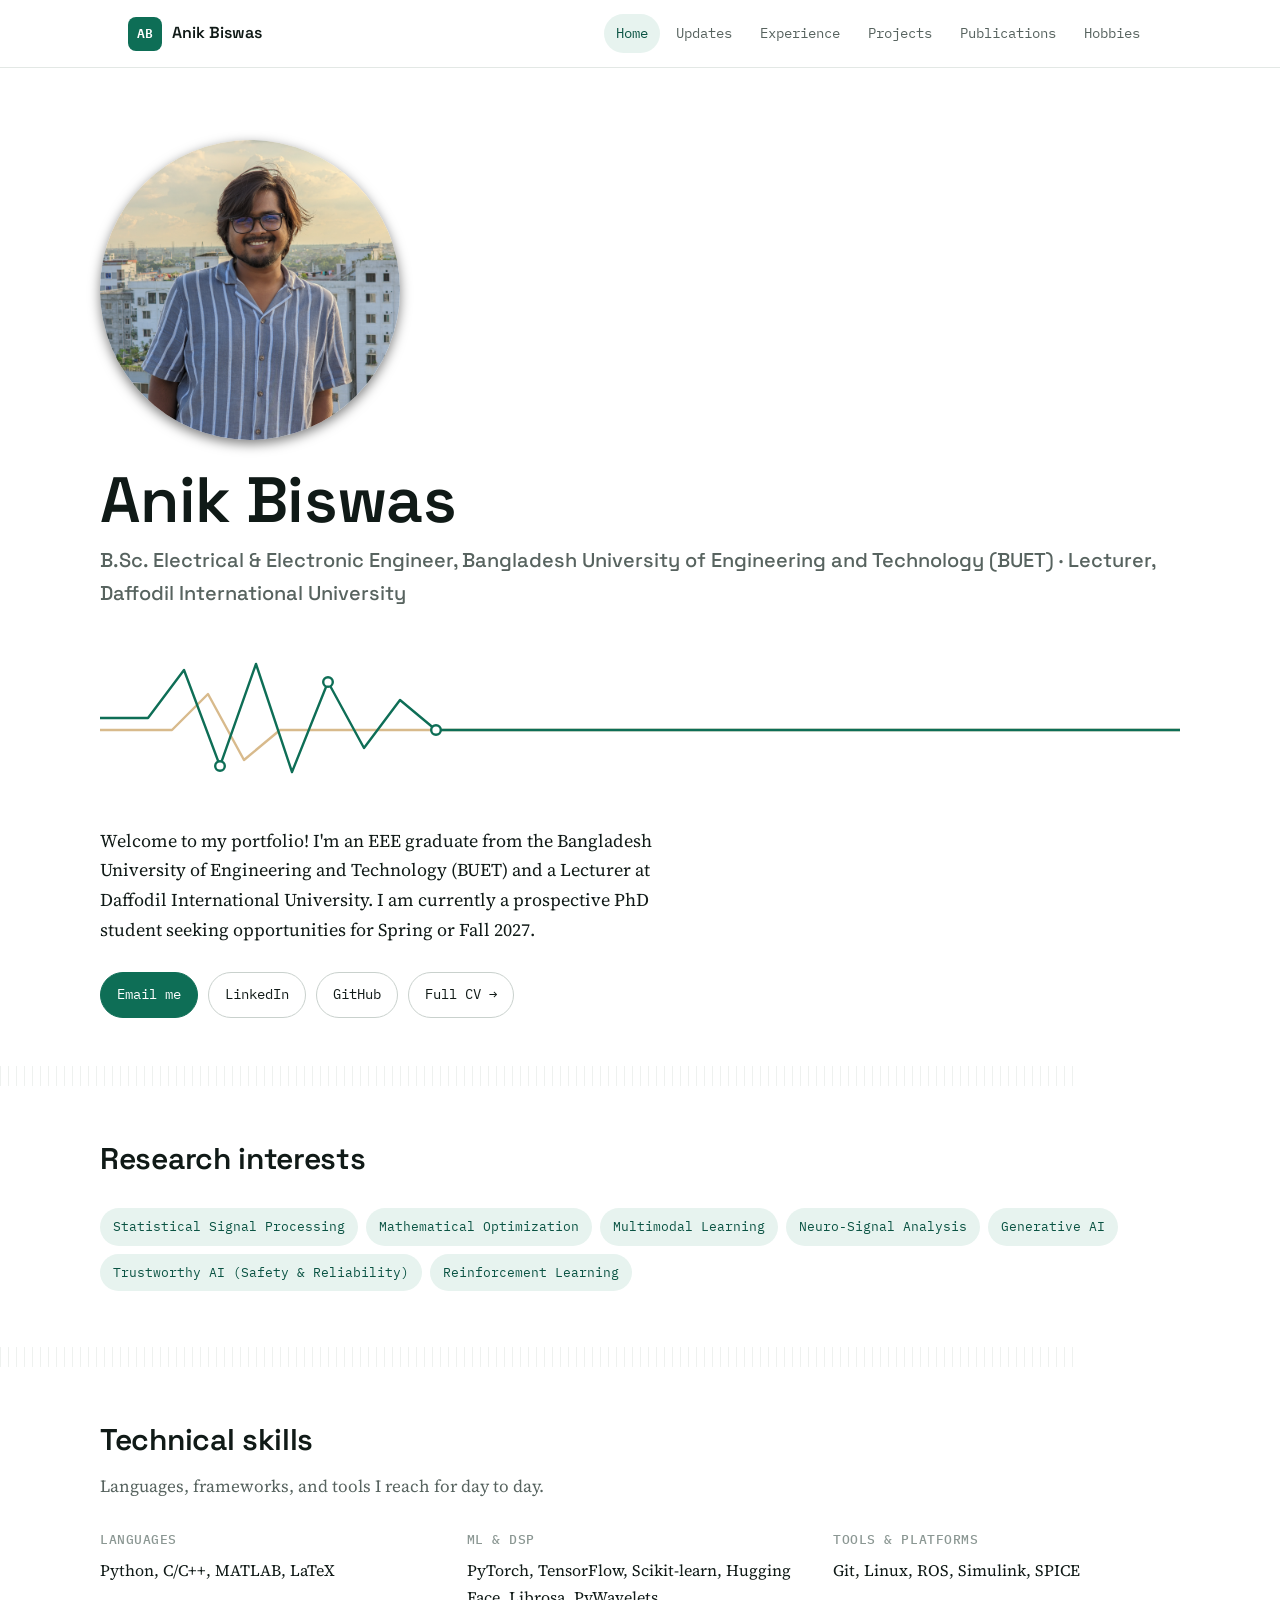
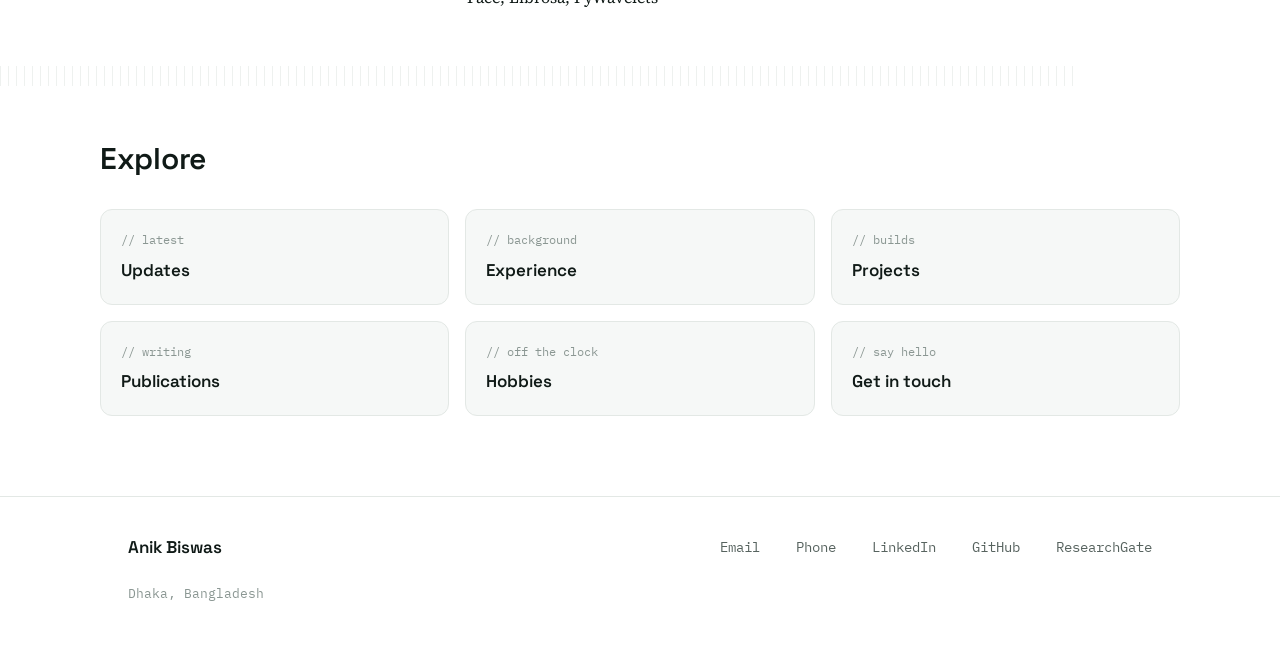
==== index.html @ 3f3e361b "Change image source file extension from .jpg to .JPG" ====
<!DOCTYPE html>
<html lang="en">
<head>
<meta charset="UTF-8">
<meta name="viewport" content="width=device-width, initial-scale=1.0">
<title>Anik Biswas — Signal Processing &amp; Machine Learning Research</title>
<meta name="description" content="Anik Biswas is an Electrical &amp; Electronic Engineer and Lecturer at Daffodil International University, researching speech enhancement, signal processing, and trustworthy AI.">
<link rel="icon" href="data:image/svg+xml,%3Csvg xmlns='http://www.w3.org/2000/svg' viewBox='0 0 32 32'%3E%3Crect width='32' height='32' rx='7' fill='%230e6e56'/%3E%3Cpath d='M5 18l4-8 4 12 4-16 4 12 4-8' stroke='white' stroke-width='2' fill='none' stroke-linecap='round' stroke-linejoin='round'/%3E%3C/svg%3E">
<link rel="preconnect" href="https://fonts.googleapis.com">
<link rel="preconnect" href="https://fonts.gstatic.com" crossorigin>
<link href="https://fonts.googleapis.com/css2?family=Space+Grotesk:wght@500;600;700&family=Source+Serif+4:opsz,wght@8..60,400;8..60,600&family=IBM+Plex+Mono:wght@400;500&display=swap" rel="stylesheet">
<link rel="stylesheet" href="assets/css/style.css">
</head>
<body>

<header class="site-header">
  <div class="nav-wrap">
    <a href="index.html" class="brand">
      <span class="brand-mark" aria-hidden="true">AB</span>
      <span class="brand-name">Anik Biswas</span>
    </a>
    <button class="nav-toggle" aria-label="Toggle navigation menu" aria-expanded="false" aria-controls="primary-nav">
      <span></span><span></span><span></span>
    </button>
    <nav id="primary-nav" class="primary-nav">
      <a href="index.html" class="nav-link">Home</a>
      <a href="updates.html" class="nav-link">Updates</a>
      <a href="experience.html" class="nav-link">Experience</a>
      <a href="projects.html" class="nav-link">Projects</a>
      <a href="publications.html" class="nav-link">Publications</a>
      <a href="hobbies.html" class="nav-link">Hobbies</a>
    </nav>
  </div>
</header>

<main>

  <section class="hero container">
    <!-- Profile Picture -->
    <div style="margin-bottom: 1.5rem;">
      <img src="attachment/index_photo.JPG" alt="Anik Biswas" style="width: 300px; height: 300px; border-radius: 50%; object-fit: cover; box-shadow: 0 4px 12px rgba(0,0,0,.5);">
    </div>
    
    
    <h1>Anik Biswas</h1>
    <p class="hero-role">B.Sc. Electrical &amp; Electronic Engineer, Bangladesh University of Engineering and Technology (BUET) &middot; Lecturer, Daffodil International University</p>

    <svg class="trace" viewBox="0 0 900 120" xmlns="http://www.w3.org/2000/svg" role="img" aria-label="Stylized signal waveform">
      <path class="trace-line trace-copper" d="M0 70 L60 70 L90 40 L120 95 L150 70 L900 70" />
      <path class="trace-line" d="M0 60 L40 60 L70 20 L100 100 L130 15 L160 105 L190 30 L220 85 L250 45 L280 70 L320 70 L900 70" />
      <circle class="trace-node" cx="100" cy="100" r="4"></circle>
      <circle class="trace-node" cx="190" cy="30" r="4"></circle>
      <circle class="trace-node" cx="280" cy="70" r="4"></circle>
    </svg>

    <p class="hero-bio">Welcome to my portfolio! I'm an EEE graduate from the Bangladesh University of Engineering and Technology (BUET) and a Lecturer at Daffodil International University. I am currently a prospective PhD student seeking opportunities for Spring or Fall 2027.</p>

    <div class="hero-actions">
      <a class="btn btn-solid" href="mailto:anikbiswas730@gmail.com">Email me</a>
      <a class="btn" href="https://www.linkedin.com/in/anik-biswas-588698281/" target="_blank" rel="noopener">		LinkedIn</a>
      <a class="btn" href="https://github.com/anikbiswas730" target="_blank" rel="noopener">GitHub</a>
      <a class="btn" href="experience.html">Full CV &rarr;</a>
    </div>
  </section>

  <hr class="divider container">

  <section class="section container">
    <div class="section-head">
      <h2>Research interests</h2>
      
    </div>
    <div class="chip-row">
      <span class="chip">Statistical Signal Processing</span>
      <span class="chip">Mathematical Optimization</span>
      <span class="chip">Multimodal Learning</span>
      <span class="chip">Neuro-Signal Analysis</span>
      <span class="chip">Generative AI</span>
      <span class="chip">Trustworthy AI (Safety &amp; Reliability)</span>
      <span class="chip">Reinforcement Learning</span>
    </div>
  </section>

  <hr class="divider container">

  <section class="section container">
    <div class="section-head">
      <h2>Technical skills</h2>
      <p class="section-sub">Languages, frameworks, and tools I reach for day to day.</p>
    </div>
    <div class="grid-3">
      <div class="skill-col">
        <h3>Languages</h3>
        <p>Python, C/C++, MATLAB, LaTeX</p>
      </div>
      <div class="skill-col">
        <h3>ML &amp; DSP</h3>
        <p>PyTorch, TensorFlow, Scikit-learn, Hugging Face, Librosa, PyWavelets</p>
      </div>
      <div class="skill-col">
        <h3>Tools &amp; Platforms</h3>
        <p>Git, Linux, ROS, Simulink, SPICE</p>
      </div>
    </div>
  </section>

  <hr class="divider container">

  <section class="section container">
    <div class="section-head">
      <h2>Explore</h2>
    </div>
    <div class="nav-card-grid">
      <a class="nav-card" href="updates.html">
        <span class="nav-card-label">// latest</span>
        <span class="nav-card-title">Updates</span>
      </a>
      <a class="nav-card" href="experience.html">
        <span class="nav-card-label">// background</span>
        <span class="nav-card-title">Experience</span>
      </a>
      <a class="nav-card" href="projects.html">
        <span class="nav-card-label">// builds</span>
        <span class="nav-card-title">Projects</span>
      </a>
      <a class="nav-card" href="publications.html">
        <span class="nav-card-label">// writing</span>
        <span class="nav-card-title">Publications</span>
      </a>
      <a class="nav-card" href="hobbies.html">
        <span class="nav-card-label">// off the clock</span>
        <span class="nav-card-title">Hobbies</span>
      </a>
      <a class="nav-card" href="mailto:anikbiswas730@gmail.com">
        <span class="nav-card-label">// say hello</span>
        <span class="nav-card-title">Get in touch</span>
      </a>
    </div>
  </section>

</main>

<footer class="site-footer">
  <div class="container footer-wrap">
    <div class="footer-brand">Anik Biswas</div>
    <div class="footer-links">
      <a href="mailto:anikbiswas730@gmail.com">Email</a>
      <a href="tel:+8801884494589">Phone</a>
      <a href="https://linkedin.com/in/anik-biswas-588698281" target="_blank" rel="noopener">LinkedIn</a>
      <a href="https://github.com/anikbiswas730" target="_blank" rel="noopener">GitHub</a>
      <a href="https://www.researchgate.net/profile/Anik-Biswas-15" target="_blank" rel="noopener">ResearchGate</a>
    </div>
    <div class="footer-note">Dhaka, Bangladesh</div>
  </div>
</footer>

<script src="assets/js/main.js"></script>
</body>
</html>
---- assets/css/style.css ----
/* ==========================================================================
   Anik Biswas — Portfolio
   Design system: white ground, PCB-teal + copper accents, signal-trace motif
   Display: Space Grotesk · Body: Source Serif 4 · Mono/data: IBM Plex Mono
   ========================================================================== */

:root {
  --bg: #ffffff;
  --bg-soft: #f6f8f7;
  --bg-soft-2: #f0f4f2;
  --ink: #101a17;
  --ink-soft: #57635f;
  --ink-faint: #8b9793;
  --line: #e3e8e5;
  --line-strong: #c9d1cd;
  --accent: #0e6e56;
  --accent-dark: #0a5343;
  --accent-tint: #e7f3ef;
  --highlight: #b9822f;
  --highlight-tint: #f7eedd;
  --radius-sm: 6px;
  --radius: 12px;
  --radius-lg: 20px;
  --shadow: 0 1px 2px rgba(16, 26, 23, 0.04), 0 8px 24px -12px rgba(16, 26, 23, 0.12);
  --maxw: 1080px;
  --font-display: "Space Grotesk", "Helvetica Neue", Arial, sans-serif;
  --font-body: "Source Serif 4", Georgia, "Times New Roman", serif;
  --font-mono: "IBM Plex Mono", "SFMono-Regular", Consolas, monospace;
}

* { box-sizing: border-box; }
html { scroll-behavior: smooth; }
@media (prefers-reduced-motion: reduce) {
  html { scroll-behavior: auto; }
  * { animation-duration: 0.001ms !important; animation-iteration-count: 1 !important; transition-duration: 0.001ms !important; }
}

body {
  margin: 0;
  background: var(--bg);
  color: var(--ink);
  font-family: var(--font-body);
  font-size: 17px;
  line-height: 1.65;
  -webkit-font-smoothing: antialiased;
}

h1, h2, h3, h4 {
  font-family: var(--font-display);
  color: var(--ink);
  margin: 0 0 0.5em 0;
  font-weight: 600;
  letter-spacing: -0.01em;
  line-height: 1.15;
}

p { margin: 0 0 1em 0; }
a { color: var(--accent-dark); text-decoration-color: var(--line-strong); text-underline-offset: 3px; }
a:hover { color: var(--accent); }
img { max-width: 100%; display: block; }

:focus-visible {
  outline: 2px solid var(--accent);
  outline-offset: 3px;
  border-radius: 2px;
}

.container {
  max-width: var(--maxw);
  margin: 0 auto;
  padding: 0 28px;
}

.eyebrow {
  font-family: var(--font-mono);
  font-size: 13px;
  letter-spacing: 0.02em;
  color: var(--accent);
  display: inline-flex;
  align-items: center;
  gap: 8px;
  margin-bottom: 14px;
}
.eyebrow::before { content: ""; }

/* ==========================================================================
   Header / Navigation
   ========================================================================== */

.site-header {
  position: sticky;
  top: 0;
  z-index: 50;
  background: rgba(255, 255, 255, 0.92);
  backdrop-filter: saturate(140%) blur(8px);
  border-bottom: 1px solid var(--line);
}

.nav-wrap {
  max-width: var(--maxw);
  margin: 0 auto;
  padding: 14px 28px;
  display: flex;
  align-items: center;
  justify-content: space-between;
  gap: 16px;
}

.brand {
  display: inline-flex;
  align-items: center;
  gap: 10px;
  text-decoration: none;
  color: var(--ink);
}
.brand-mark {
  width: 34px;
  height: 34px;
  border-radius: 8px;
  background: var(--accent);
  color: #fff;
  font-family: var(--font-mono);
  font-weight: 600;
  font-size: 13px;
  display: inline-flex;
  align-items: center;
  justify-content: center;
  letter-spacing: 0.02em;
}
.brand-name {
  font-family: var(--font-display);
  font-weight: 600;
  font-size: 16px;
}

.nav-toggle {
  display: none;
  flex-direction: column;
  justify-content: center;
  align-items: center;
  width: 38px;
  height: 38px;
  border: 1px solid var(--line);
  border-radius: 8px;
  background: var(--bg);
  cursor: pointer;
  padding: 0;
}
.nav-toggle span {
  display: block;
  width: 16px;
  height: 2px;
  background: var(--ink);
  transition: transform 0.2s ease, opacity 0.2s ease;
}
.nav-toggle span + span { margin-top: 4px; }
.nav-toggle[aria-expanded="true"] span:nth-child(1) { transform: translateY(7px) rotate(45deg); }
.nav-toggle[aria-expanded="true"] span:nth-child(2) { opacity: 0; }
.nav-toggle[aria-expanded="true"] span:nth-child(3) { transform: translateY(-7px) rotate(-45deg); }

.primary-nav {
  display: flex;
  align-items: center;
  gap: 4px;
}

.nav-link {
  font-family: var(--font-mono);
  font-size: 14px;
  color: var(--ink-soft);
  text-decoration: none;
  padding: 8px 12px;
  border-radius: 999px;
  transition: background 0.15s ease, color 0.15s ease;
}
.nav-link:hover { color: var(--ink); background: var(--bg-soft); }
.nav-link.is-active { color: var(--accent-dark); background: var(--accent-tint); }

@media (max-width: 760px) {
  .nav-toggle { display: flex; }
  .primary-nav {
    position: absolute;
    top: 100%;
    left: 0;
    right: 0;
    flex-direction: column;
    align-items: stretch;
    background: var(--bg);
    border-bottom: 1px solid var(--line);
    box-shadow: var(--shadow);
    padding: 8px;
    gap: 2px;
    max-height: 0;
    overflow: hidden;
    opacity: 0;
    pointer-events: none;
    transition: max-height 0.25s ease, opacity 0.2s ease;
  }
  .primary-nav.is-open {
    max-height: 420px;
    opacity: 1;
    pointer-events: auto;
  }
  .nav-link { padding: 12px 14px; border-radius: var(--radius-sm); }
}

/* ==========================================================================
   Hero + signal trace signature element
   ========================================================================== */

.hero {
  padding: 72px 0 48px;
  position: relative;
}

.hero-kicker { font-family: var(--font-mono); font-size: 13px; color: var(--accent); margin-bottom: 18px; }

.hero h1 {
  font-size: clamp(40px, 6vw, 64px);
  margin-bottom: 6px;
}

.hero-role {
  font-family: var(--font-display);
  font-size: clamp(17px, 2.2vw, 20px);
  color: var(--ink-soft);
  font-weight: 500;
  margin-bottom: 28px;
}

.trace {
  width: 100%;
  height: auto;
  margin: 8px 0 28px;
}
.trace path.trace-line {
  fill: none;
  stroke: var(--accent);
  stroke-width: 2;
  stroke-linecap: round;
  stroke-linejoin: round;
  stroke-dasharray: 1400;
  stroke-dashoffset: 1400;
  animation: draw-trace 2.2s cubic-bezier(0.65, 0, 0.35, 1) 0.15s forwards;
}
.trace path.trace-line.trace-copper { stroke: var(--highlight); opacity: 0.55; }
.trace circle.trace-node {
  fill: var(--bg);
  stroke: var(--accent);
  stroke-width: 2;
  opacity: 0;
  animation: fade-node 0.4s ease 2s forwards;
}
@keyframes draw-trace { to { stroke-dashoffset: 0; } }
@keyframes fade-node { to { opacity: 1; } }
@media (prefers-reduced-motion: reduce) {
  .trace path.trace-line { stroke-dashoffset: 0; animation: none; }
  .trace circle.trace-node { opacity: 1; animation: none; }
}

.hero-bio { max-width: 62ch; font-size: 18px; color: var(--ink); }

.hero-actions {
  display: flex;
  flex-wrap: wrap;
  gap: 10px;
  margin-top: 28px;
}

.btn {
  font-family: var(--font-mono);
  font-size: 14px;
  display: inline-flex;
  align-items: center;
  gap: 8px;
  padding: 10px 16px;
  border-radius: 999px;
  text-decoration: none;
  border: 1px solid var(--line-strong);
  color: var(--ink);
  transition: border-color 0.15s ease, background 0.15s ease, color 0.15s ease;
}
.btn:hover { border-color: var(--accent); color: var(--accent-dark); background: var(--accent-tint); }
.btn-solid {
  background: var(--accent);
  border-color: var(--accent);
  color: #fff;
}
.btn-solid:hover { background: var(--accent-dark); border-color: var(--accent-dark); color: #fff; }

/* ==========================================================================
   Sections, dividers, chips, cards
   ========================================================================== */

.section { padding: 56px 0; }
.section-tight { padding: 32px 0; }
.section + .section { border-top: 1px solid var(--line); }

.section-head { margin-bottom: 32px; }
.section-head h2 { font-size: clamp(24px, 3vw, 30px); }
.section-sub { color: var(--ink-soft); max-width: 60ch; }

.divider {
  border: none;
  height: 20px;
  margin: 0;
  background-image: linear-gradient(to right, var(--line) 1px, transparent 1px);
  background-size: 8px 100%;
  background-position: center;
  background-repeat: repeat-x;
  opacity: 0.6;
}

.chip-row { display: flex; flex-wrap: wrap; gap: 8px; }
.chip {
  font-family: var(--font-mono);
  font-size: 13px;
  padding: 7px 12px;
  border-radius: 999px;
  background: var(--accent-tint);
  color: var(--accent-dark);
  border: 1px solid transparent;
  white-space: nowrap;
}
.chip-copper { background: var(--highlight-tint); color: var(--highlight); }

.grid-2 { display: grid; grid-template-columns: repeat(2, 1fr); gap: 32px 40px; }
.grid-3 { display: grid; grid-template-columns: repeat(3, 1fr); gap: 20px; }
@media (max-width: 760px) {
  .grid-2, .grid-3 { grid-template-columns: 1fr; }
}

.skill-col h3 {
  font-family: var(--font-mono);
  font-size: 13px;
  text-transform: uppercase;
  letter-spacing: 0.04em;
  color: var(--ink-faint);
  font-weight: 500;
  margin-bottom: 10px;
}
.skill-col p { color: var(--ink); font-family: var(--font-body); font-size: 16px; margin: 0; }

.card {
  background: var(--bg);
  border: 1px solid var(--line);
  border-radius: var(--radius);
  padding: 24px;
  transition: border-color 0.15s ease, transform 0.15s ease, box-shadow 0.15s ease;
}
.card:hover { border-color: var(--line-strong); box-shadow: var(--shadow); transform: translateY(-2px); }
.card h3 { font-size: 19px; margin-bottom: 8px; }
.card-meta {
  font-family: var(--font-mono);
  font-size: 12.5px;
  color: var(--ink-faint);
  margin-bottom: 12px;
}
.card p { color: var(--ink-soft); font-size: 15.5px; }
.card .chip-row { margin-top: 14px; }
.card-link {
  display: inline-flex;
  align-items: center;
  gap: 6px;
  margin-top: 14px;
  font-family: var(--font-mono);
  font-size: 13.5px;
  text-decoration: none;
  color: var(--accent-dark);
}
.card-link:hover { color: var(--accent); }

/* quick-link nav cards on home */
.nav-card-grid { display: grid; grid-template-columns: repeat(3, 1fr); gap: 16px; }
@media (max-width: 760px) { .nav-card-grid { grid-template-columns: 1fr 1fr; } }
@media (max-width: 480px) { .nav-card-grid { grid-template-columns: 1fr; } }
.nav-card {
  display: block;
  text-decoration: none;
  border: 1px solid var(--line);
  border-radius: var(--radius);
  padding: 20px;
  background: var(--bg-soft);
  transition: border-color 0.15s ease, background 0.15s ease;
}
.nav-card:hover { border-color: var(--accent); background: var(--accent-tint); }
.nav-card .nav-card-label { font-family: var(--font-mono); font-size: 12px; color: var(--ink-faint); display: block; margin-bottom: 6px; }
.nav-card .nav-card-title { font-family: var(--font-display); font-weight: 600; color: var(--ink); font-size: 17px; }

/* ==========================================================================
   Timeline (Updates page)
   ========================================================================== */

.timeline { position: relative; padding-left: 28px; border-left: 2px solid var(--line); }
.timeline-item { position: relative; padding-bottom: 34px; }
.timeline-item:last-child { padding-bottom: 0; }
.timeline-item::before {
  content: "";
  position: absolute;
  left: -34px;
  top: 4px;
  width: 10px;
  height: 10px;
  border-radius: 50%;
  background: var(--bg);
  border: 2px solid var(--accent);
}
.timeline-date {
  font-family: var(--font-mono);
  font-size: 12.5px;
  color: var(--accent-dark);
  background: var(--accent-tint);
  display: inline-block;
  padding: 3px 9px;
  border-radius: 999px;
  margin-bottom: 8px;
}
.timeline-item h3 { font-size: 17px; margin-bottom: 4px; }
.timeline-item p { color: var(--ink-soft); font-size: 15.5px; margin: 0; }

/* ==========================================================================
   Experience page — role blocks
   ========================================================================== */

.role {
  display: grid;
  grid-template-columns: 200px 1fr;
  gap: 24px;
  padding: 22px 0;
}
.role + .role { border-top: 1px solid var(--line); }
.role-when { font-family: var(--font-mono); font-size: 13px; color: var(--ink-faint); }
.role h3 { font-size: 18px; margin-bottom: 2px; }
.role .role-org { font-family: var(--font-mono); font-size: 13.5px; color: var(--accent-dark); margin-bottom: 10px; display: block; }
.role ul { margin: 10px 0 0; padding-left: 18px; color: var(--ink-soft); font-size: 15.5px; }
.role li { margin-bottom: 6px; }
@media (max-width: 620px) {
  .role { grid-template-columns: 1fr; gap: 6px; }
}

.mini-card {
  border: 1px solid var(--line);
  border-radius: var(--radius);
  padding: 20px 22px;
  background: var(--bg-soft);
}
.mini-card h3 { font-size: 15px; font-family: var(--font-mono); text-transform: uppercase; letter-spacing: 0.03em; color: var(--ink-faint); margin-bottom: 12px; font-weight: 500; }
.mini-card ul { margin: 0; padding-left: 18px; color: var(--ink); font-size: 15.5px; }
.mini-card li { margin-bottom: 6px; }

/* ==========================================================================
   Publications
   ========================================================================== */

.pub {
  padding: 22px 0;
  border-top: 1px solid var(--line);
}
.pub:first-child { border-top: none; }
.pub-kind { font-family: var(--font-mono); font-size: 12px; color: var(--highlight); text-transform: uppercase; letter-spacing: 0.04em; margin-bottom: 8px; display: block; }
.pub h3 { font-size: 17px; margin-bottom: 6px; line-height: 1.4; }
.pub .pub-authors { color: var(--ink-soft); font-size: 15px; margin-bottom: 6px; }
.pub .pub-venue { font-family: var(--font-mono); font-size: 13.5px; color: var(--ink-faint); }
.pub .self-author { color: var(--ink); font-weight: 600; }

/* ==========================================================================
   Hobbies placeholder styling
   ========================================================================== */

.placeholder-note {
  border: 1px dashed var(--line-strong);
  background: var(--bg-soft);
  border-radius: var(--radius);
  padding: 16px 20px;
  color: var(--ink-soft);
  font-size: 15px;
  margin-bottom: 32px;
}
.hobby-card p em { color: var(--ink-faint); }

/* ==========================================================================
   Footer
   ========================================================================== */

.site-footer {
  border-top: 1px solid var(--line);
  padding: 36px 0 48px;
  margin-top: 24px;
}
.footer-wrap {
  display: flex;
  flex-wrap: wrap;
  align-items: center;
  justify-content: space-between;
  gap: 16px;
}
.footer-brand { font-family: var(--font-display); font-weight: 600; }
.footer-links { display: flex; gap: 18px; flex-wrap: wrap; }
.footer-links a { font-family: var(--font-mono); font-size: 13.5px; color: var(--ink-soft); text-decoration: none; margin-right: 18px; }
.footer-links a:last-child { margin-right: 0; }
.footer-links a:hover { color: var(--accent-dark); }
.footer-note { width: 100%; font-family: var(--font-mono); font-size: 12.5px; color: var(--ink-faint); margin-top: 6px; }

/* ==========================================================================
   Page header (non-home pages)
   ========================================================================== */

.page-head { padding: 56px 0 8px; }
.page-head h1 { font-size: clamp(32px, 4.5vw, 44px); }
.page-head .section-sub { font-size: 17px; }
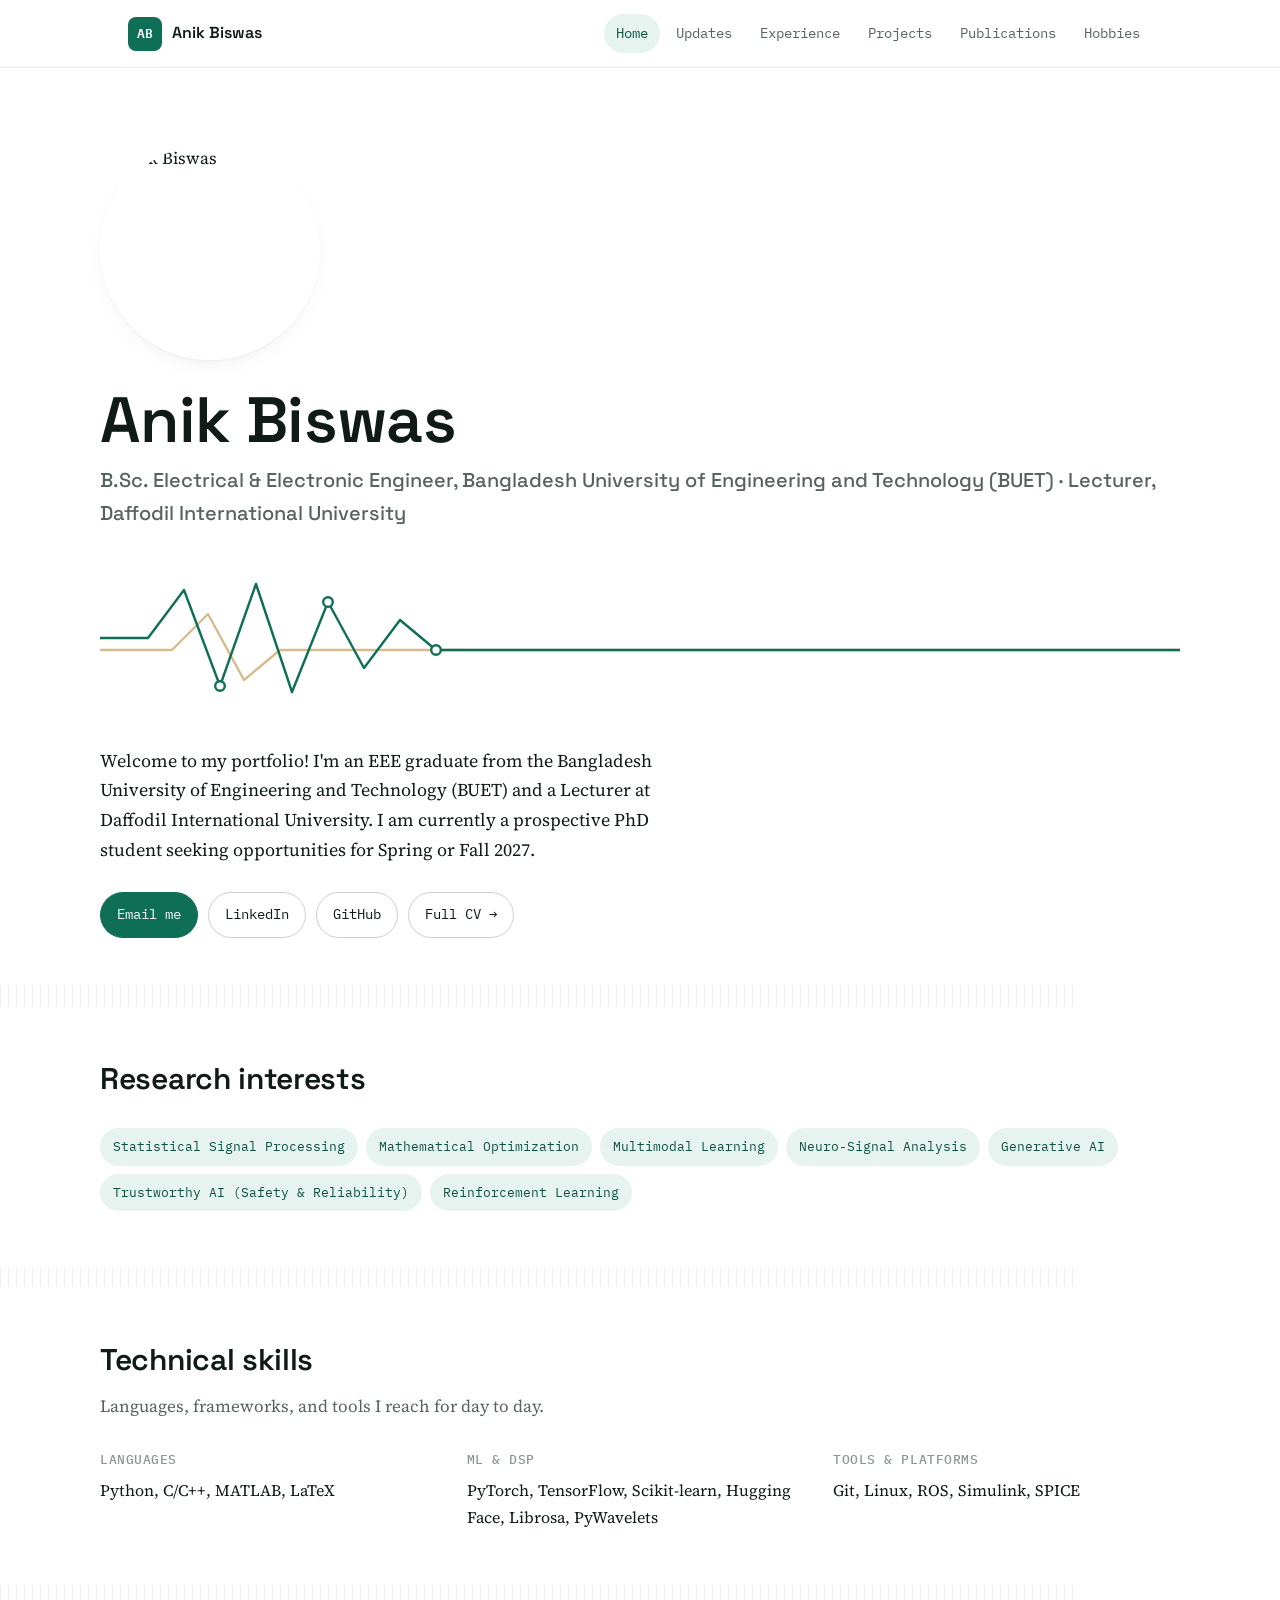
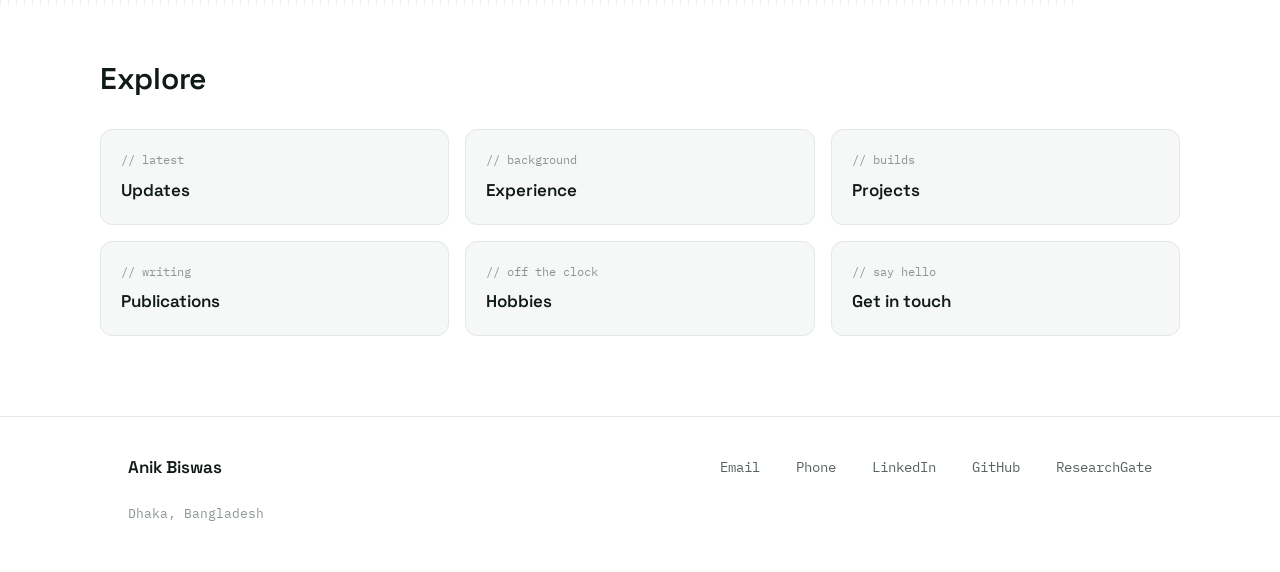
==== commit 995bb571: "Add files via upload" ====
--- a/index.html
+++ b/index.html
@@ -10,6 +10,29 @@
 <link rel="preconnect" href="https://fonts.gstatic.com" crossorigin>
 <link href="https://fonts.googleapis.com/css2?family=Space+Grotesk:wght@500;600;700&family=Source+Serif+4:opsz,wght@8..60,400;8..60,600&family=IBM+Plex+Mono:wght@400;500&display=swap" rel="stylesheet">
 <link rel="stylesheet" href="assets/css/style.css">
+
+<!-- Profile photo styling -->
+<style>
+  .profile-photo-wrap {
+    width: 220px;
+    height: 220px;
+    margin-bottom: 1.5rem;
+  }
+  .profile-photo {
+    width: 100%;
+    height: 100%;
+    border-radius: 50%;
+    object-fit: cover;
+    /* Biases the crop toward the upper portion of the photo so a face
+       isn't cut off the way a dead-center crop can when the source
+       photo isn't square — that off-center, too-tight crop is what
+       was reading as a harsh, noisy zoom. */
+    object-position: center 20%;
+    box-shadow: var(--shadow, 0 4px 16px rgba(16, 26, 23, 0.18));
+    border: 4px solid var(--bg, #fff);
+  }
+</style>
+
 </head>
 <body>
 
@@ -37,11 +60,11 @@
 
   <section class="hero container">
     <!-- Profile Picture -->
-    <div style="margin-bottom: 1.5rem;">
-      <img src="attachment/index_photo.JPG" alt="Anik Biswas" style="width: 300px; height: 300px; border-radius: 50%; object-fit: cover; box-shadow: 0 4px 12px rgba(0,0,0,.5);">
+    <div class="profile-photo-wrap">
+      <img src="attachment/index_photo.jpg" alt="Anik Biswas" class="profile-photo" width="220" height="220" loading="eager" decoding="async">
     </div>
-    
-    
+
+
     <h1>Anik Biswas</h1>
     <p class="hero-role">B.Sc. Electrical &amp; Electronic Engineer, Bangladesh University of Engineering and Technology (BUET) &middot; Lecturer, Daffodil International University</p>
 
@@ -57,7 +80,7 @@
 
     <div class="hero-actions">
       <a class="btn btn-solid" href="mailto:anikbiswas730@gmail.com">Email me</a>
-      <a class="btn" href="https://www.linkedin.com/in/anik-biswas-588698281/" target="_blank" rel="noopener">		LinkedIn</a>
+      <a class="btn" href="https://www.linkedin.com/in/anik-biswas-588698281/" target="_blank" rel="noopener">LinkedIn</a>
       <a class="btn" href="https://github.com/anikbiswas730" target="_blank" rel="noopener">GitHub</a>
       <a class="btn" href="experience.html">Full CV &rarr;</a>
     </div>
@@ -68,7 +91,7 @@
   <section class="section container">
     <div class="section-head">
       <h2>Research interests</h2>
-      
+
     </div>
     <div class="chip-row">
       <span class="chip">Statistical Signal Processing</span>
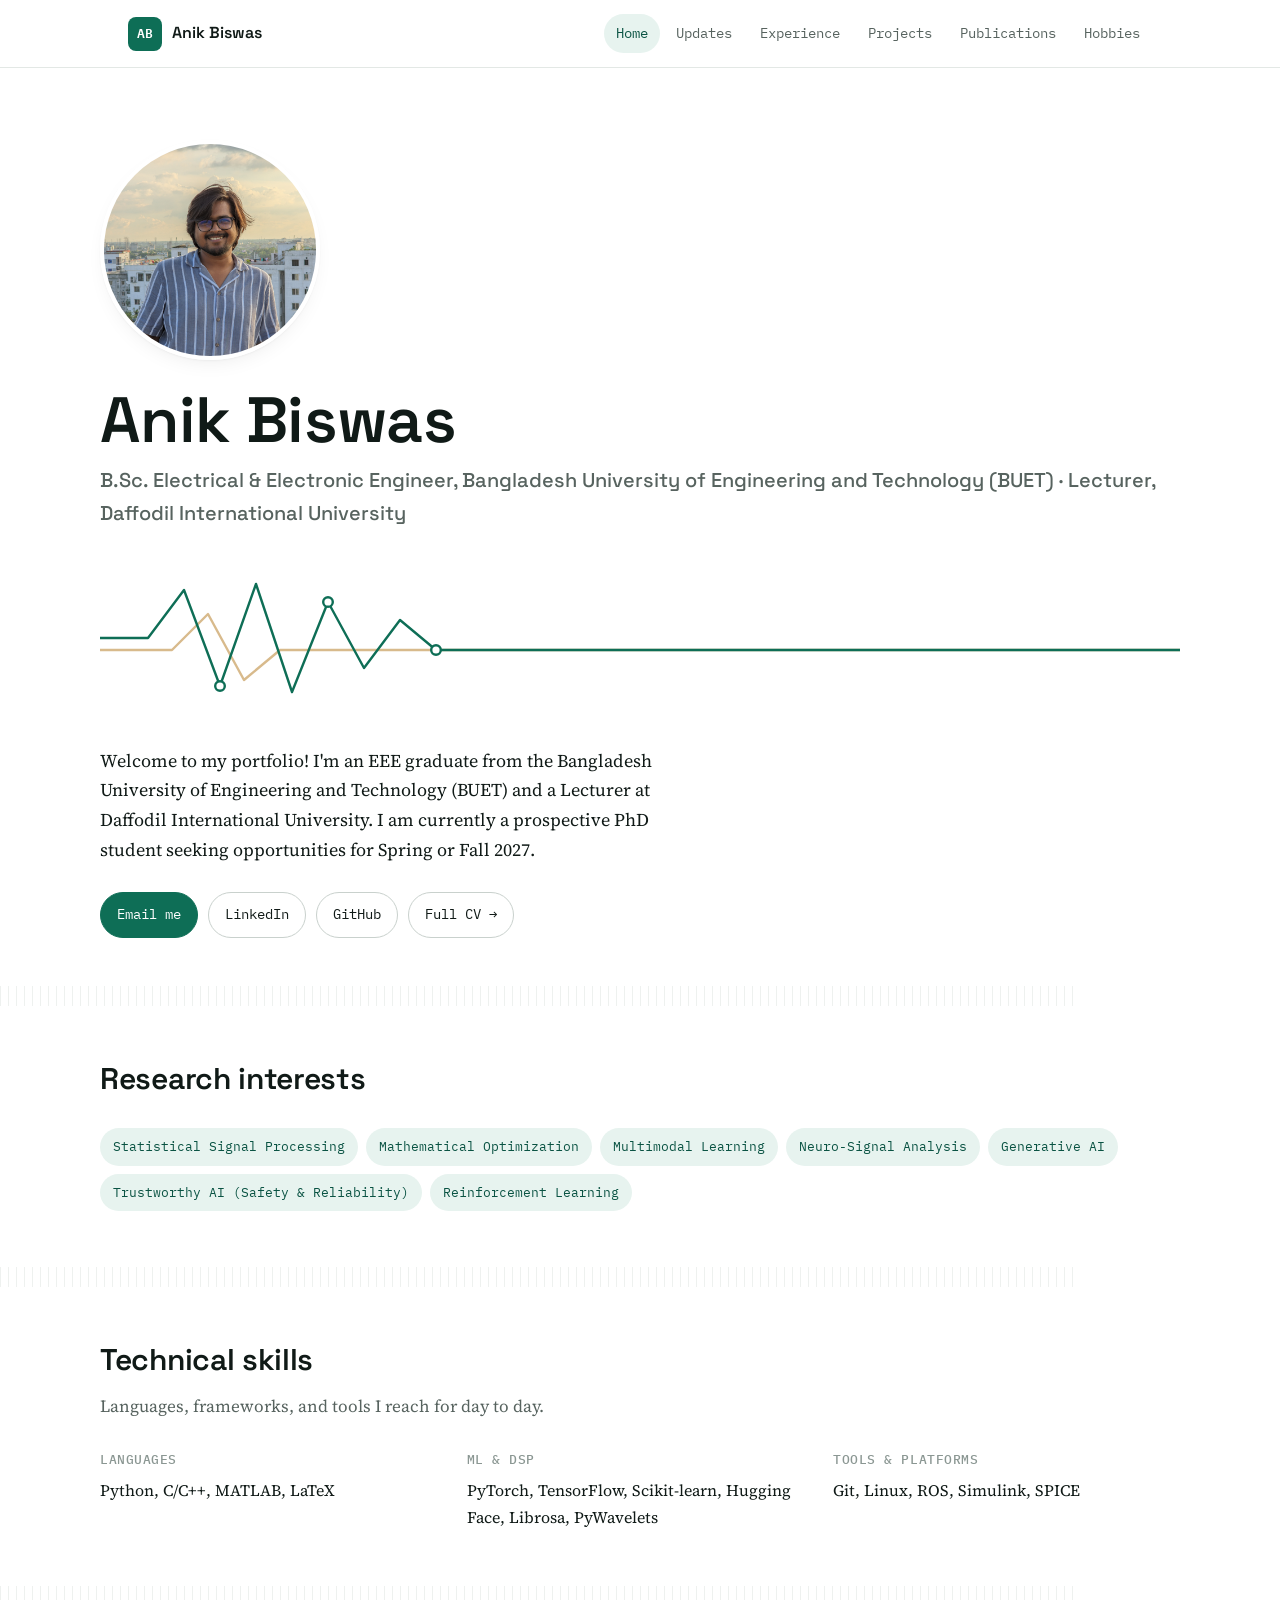
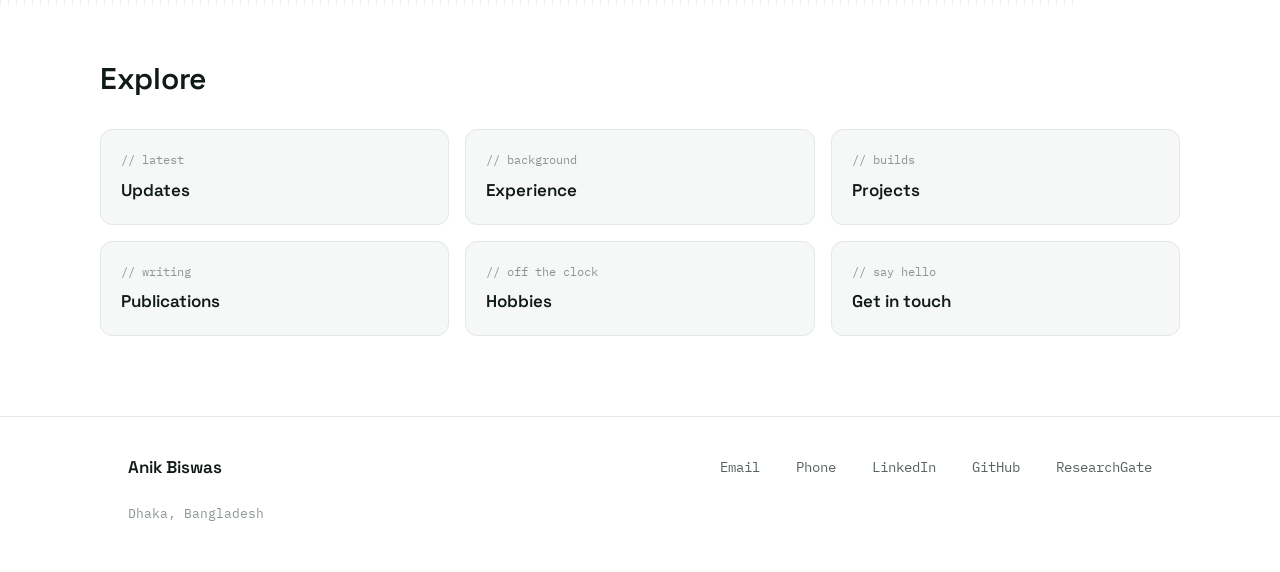
==== commit 07d4af0f: "Update index.html" ====
--- a/index.html
+++ b/index.html
@@ -61,7 +61,7 @@
   <section class="hero container">
     <!-- Profile Picture -->
     <div class="profile-photo-wrap">
-      <img src="attachment/index_photo.jpg" alt="Anik Biswas" class="profile-photo" width="220" height="220" loading="eager" decoding="async">
+      <img src="attachment/index_photo.JPG" alt="Anik Biswas" class="profile-photo" width="220" height="220" loading="eager" decoding="async">
     </div>
 
 
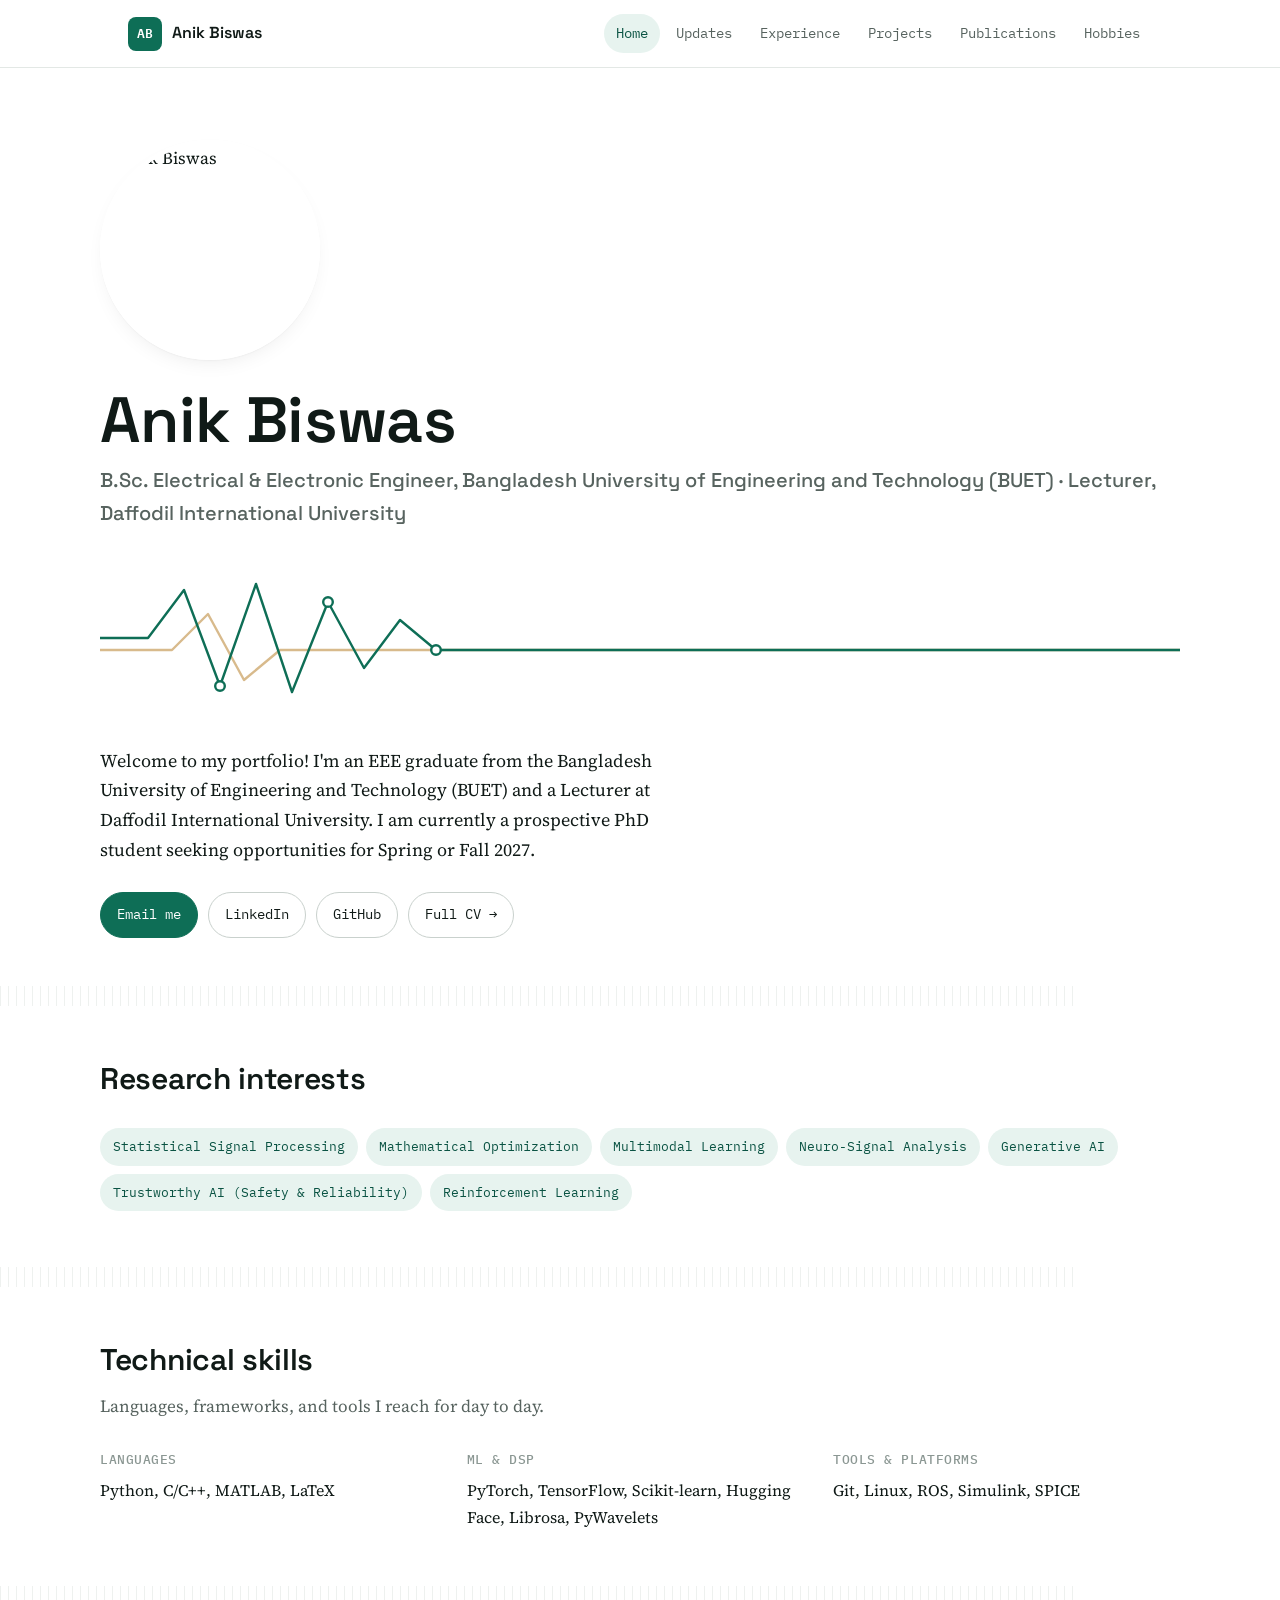
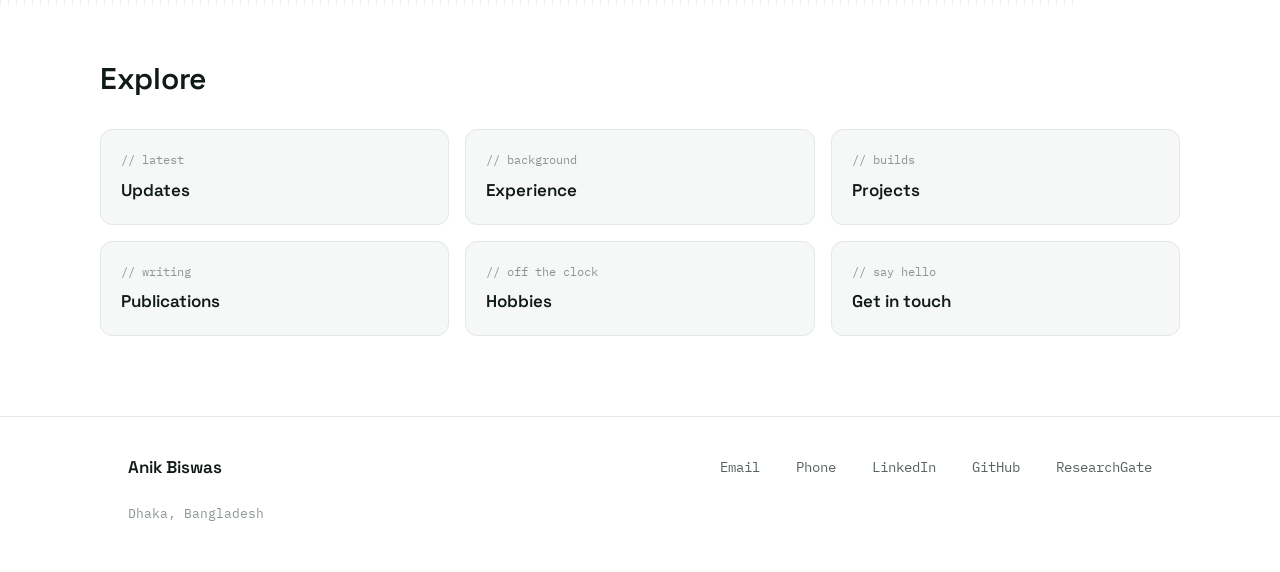
==== commit dd91e17c: "Add files via upload" ====
--- a/index.html
+++ b/index.html
@@ -10,6 +10,7 @@
 <link rel="preconnect" href="https://fonts.gstatic.com" crossorigin>
 <link href="https://fonts.googleapis.com/css2?family=Space+Grotesk:wght@500;600;700&family=Source+Serif+4:opsz,wght@8..60,400;8..60,600&family=IBM+Plex+Mono:wght@400;500&display=swap" rel="stylesheet">
 <link rel="stylesheet" href="assets/css/style.css">
+<link rel="preload" as="image" href="attachment/index_photo.jpg" fetchpriority="high">
 
 <!-- Profile photo styling -->
 <style>
@@ -30,6 +31,25 @@
     object-position: center 20%;
     box-shadow: var(--shadow, 0 4px 16px rgba(16, 26, 23, 0.18));
     border: 4px solid var(--bg, #fff);
+
+    /* Stay invisible until the image has fully finished loading and
+       decoding, so the browser never gets a chance to paint a partial,
+       blurry/blocky in-progress scan (what a progressive JPEG shows
+       while it's still downloading — the "noisy on first load, clean
+       after refresh" symptom). The keyframe below is just a safety net
+       in case the onload handler is ever skipped; JS normally reveals
+       it well before this fires. */
+    opacity: 0;
+    animation: reveal-photo 0s 1.4s forwards;
+  }
+  .profile-photo.is-loaded {
+    animation: none;
+    opacity: 1;
+    transition: opacity 0.3s ease;
+  }
+  @keyframes reveal-photo { to { opacity: 1; } }
+  @media (prefers-reduced-motion: reduce) {
+    .profile-photo { opacity: 1; animation: none; }
   }
 </style>
 
@@ -61,7 +81,7 @@
   <section class="hero container">
     <!-- Profile Picture -->
     <div class="profile-photo-wrap">
-      <img src="attachment/index_photo.JPG" alt="Anik Biswas" class="profile-photo" width="220" height="220" loading="eager" decoding="async">
+      <img src="attachment/index_photo.jpg" alt="Anik Biswas" class="profile-photo" width="220" height="220" loading="eager" decoding="async" onload="this.classList.add('is-loaded')">
     </div>
 
 
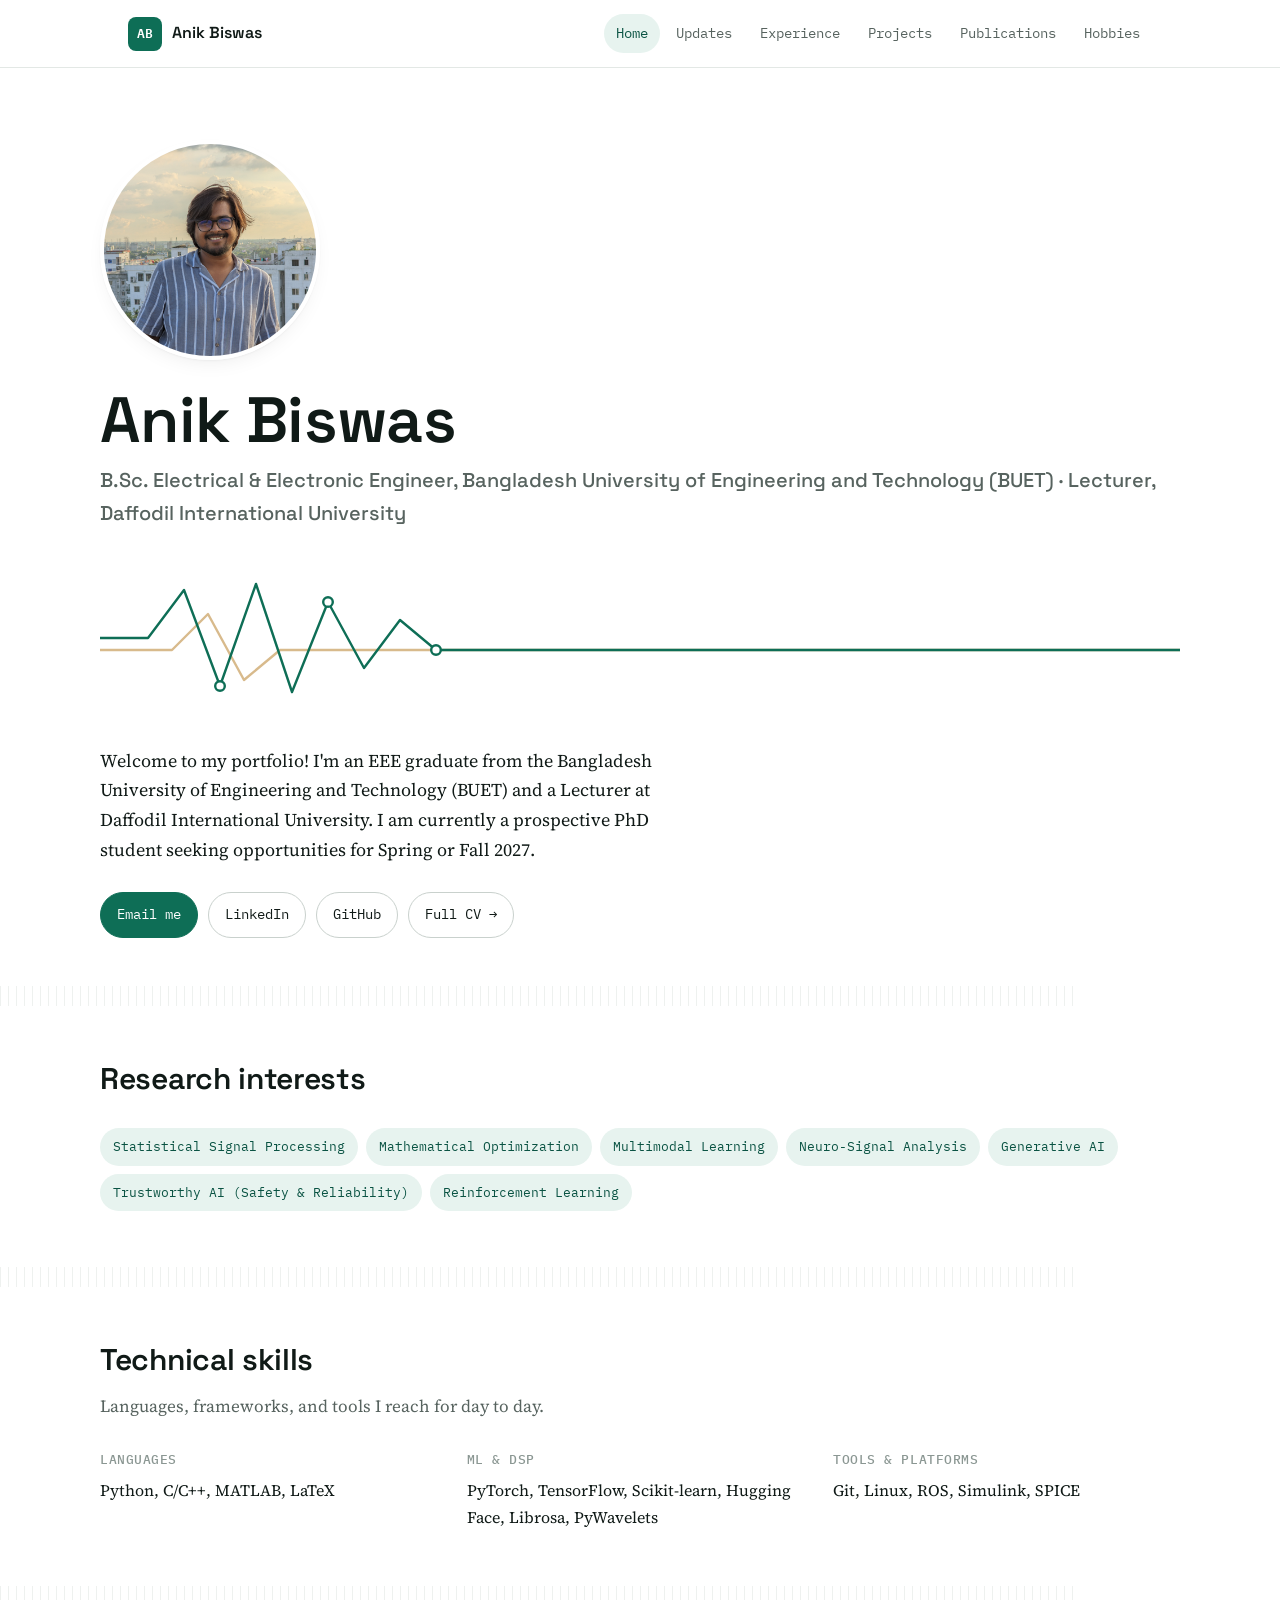
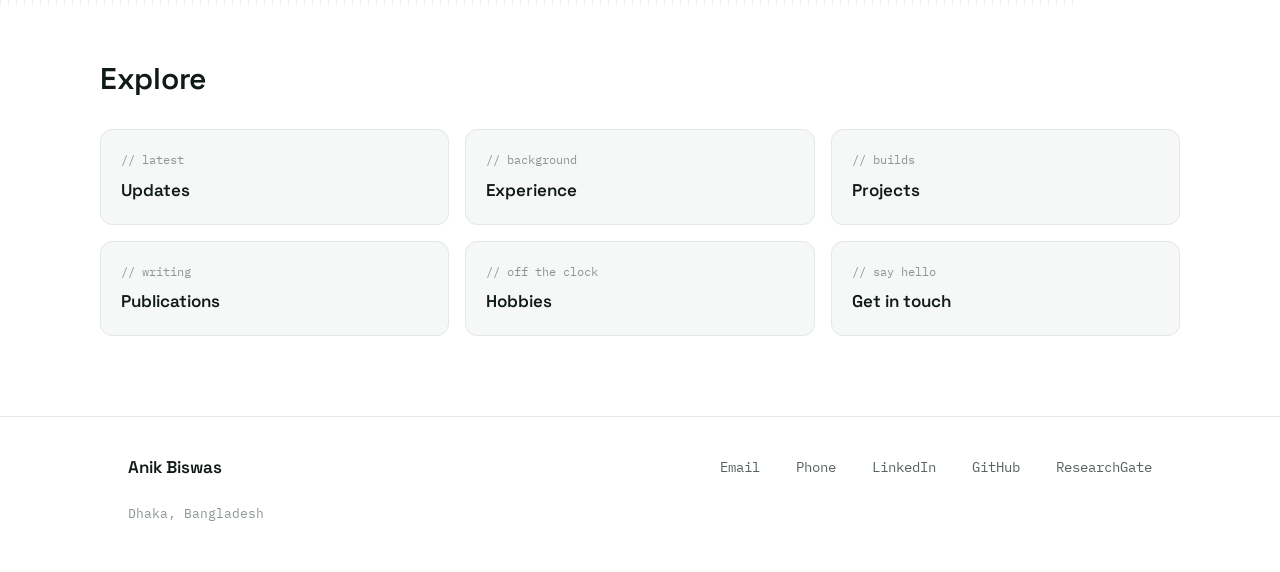
==== commit 009c75a8: "Update index.html" ====
--- a/index.html
+++ b/index.html
@@ -81,7 +81,7 @@
   <section class="hero container">
     <!-- Profile Picture -->
     <div class="profile-photo-wrap">
-      <img src="attachment/index_photo.jpg" alt="Anik Biswas" class="profile-photo" width="220" height="220" loading="eager" decoding="async" onload="this.classList.add('is-loaded')">
+      <img src="attachment/index_photo.JPG" alt="Anik Biswas" class="profile-photo" width="220" height="220" loading="eager" decoding="async" onload="this.classList.add('is-loaded')">
     </div>
 
 
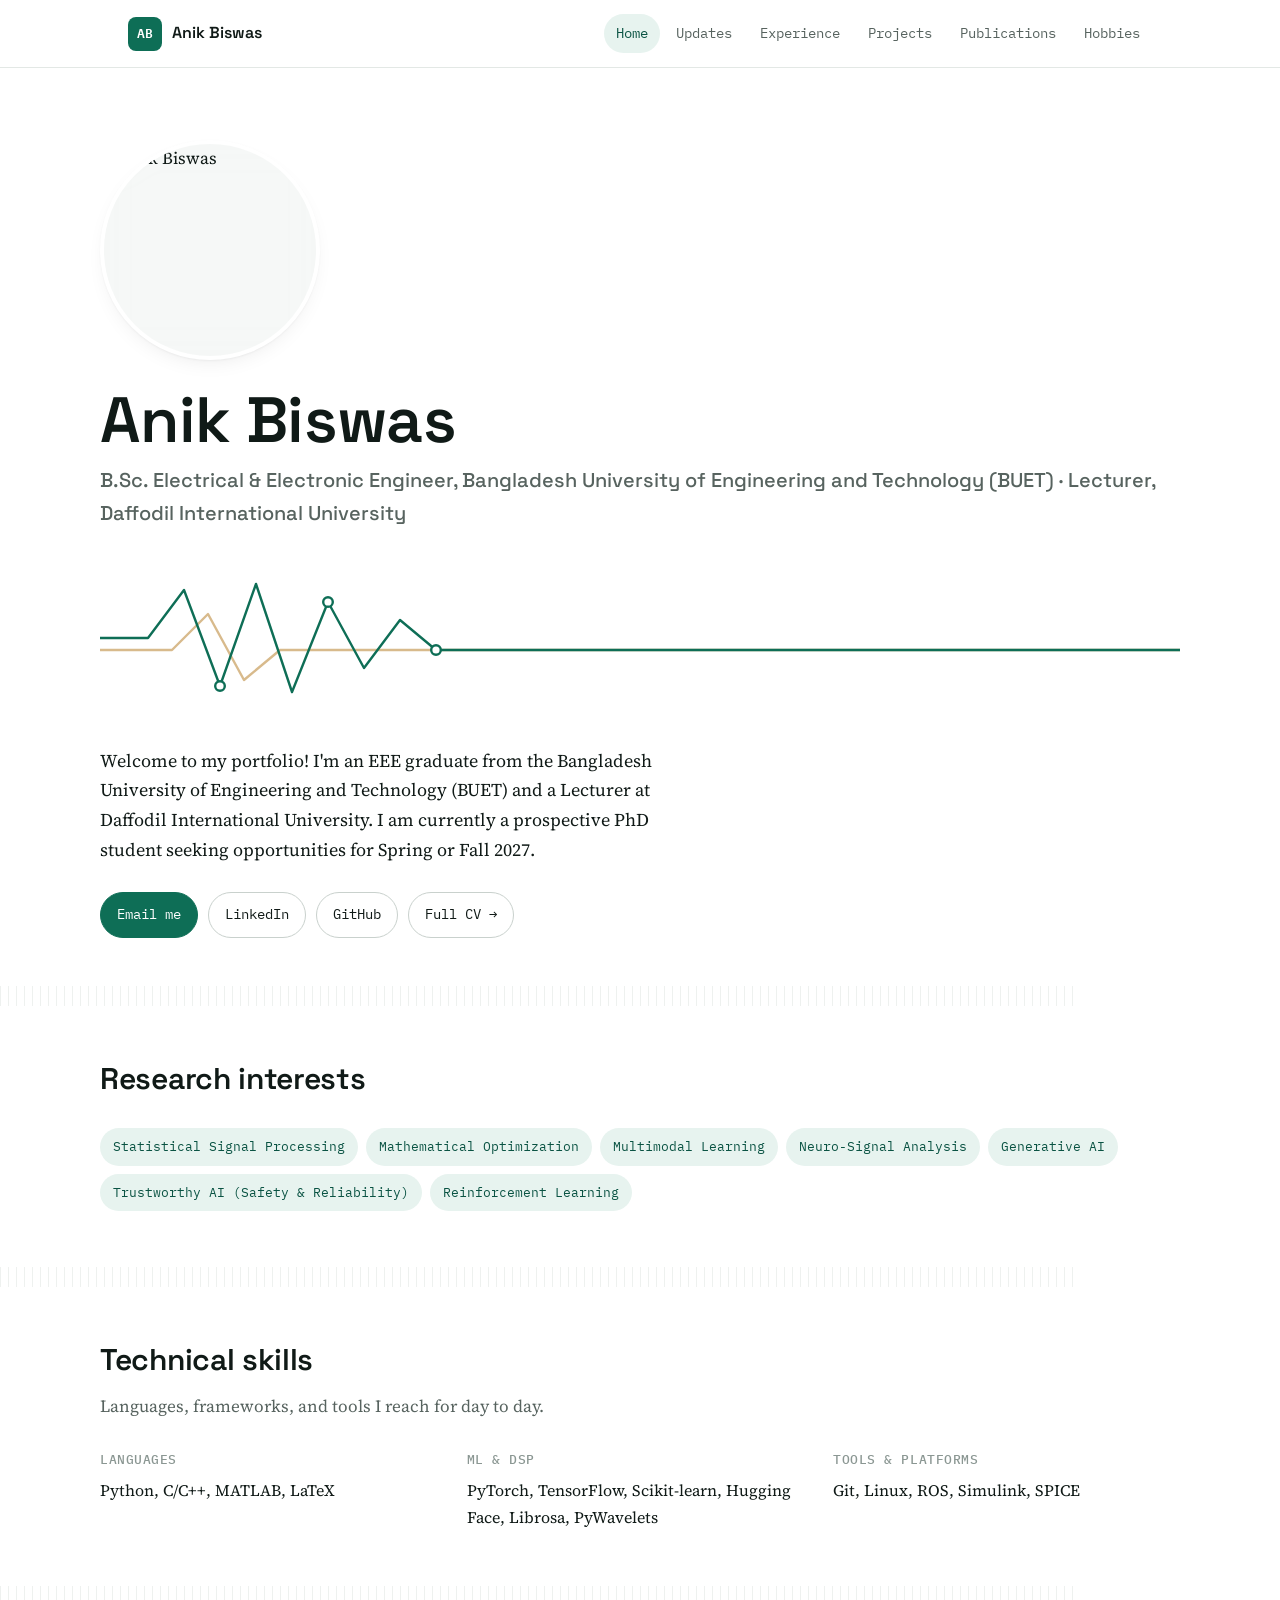
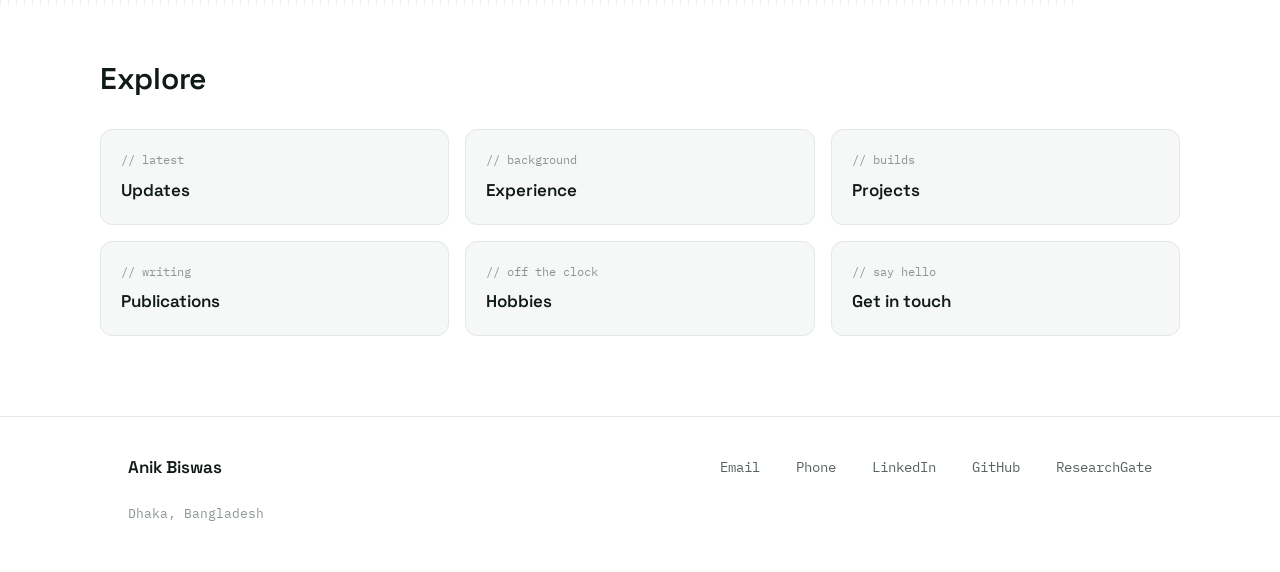
==== commit c850260b: "Add files via upload" ====
--- a/index.html
+++ b/index.html
@@ -10,46 +10,41 @@
 <link rel="preconnect" href="https://fonts.gstatic.com" crossorigin>
 <link href="https://fonts.googleapis.com/css2?family=Space+Grotesk:wght@500;600;700&family=Source+Serif+4:opsz,wght@8..60,400;8..60,600&family=IBM+Plex+Mono:wght@400;500&display=swap" rel="stylesheet">
 <link rel="stylesheet" href="assets/css/style.css">
-<link rel="preload" as="image" href="attachment/index_photo.jpg" fetchpriority="high">
 
 <!-- Profile photo styling -->
 <style>
   .profile-photo-wrap {
+    position: relative;
     width: 220px;
     height: 220px;
     margin-bottom: 1.5rem;
+    border-radius: 50%;
+    overflow: hidden;
+    background: var(--bg-soft, #f6f8f7);
+    box-shadow: var(--shadow, 0 4px 16px rgba(16, 26, 23, 0.18));
+    border: 4px solid var(--bg, #fff);
   }
-  .profile-photo {
+  /* Blurred copy fills the circle edge-to-edge behind the photo, so there's
+     no empty gap around it — this layer is allowed to crop/zoom since it's
+     just a soft-focus backdrop, never the sharp image itself. */
+  .profile-photo-bg {
+    position: absolute;
+    inset: 0;
     width: 100%;
     height: 100%;
-    border-radius: 50%;
     object-fit: cover;
-    /* Biases the crop toward the upper portion of the photo so a face
-       isn't cut off the way a dead-center crop can when the source
-       photo isn't square — that off-center, too-tight crop is what
-       was reading as a harsh, noisy zoom. */
-    object-position: center 20%;
-    box-shadow: var(--shadow, 0 4px 16px rgba(16, 26, 23, 0.18));
-    border: 4px solid var(--bg, #fff);
-
-    /* Stay invisible until the image has fully finished loading and
-       decoding, so the browser never gets a chance to paint a partial,
-       blurry/blocky in-progress scan (what a progressive JPEG shows
-       while it's still downloading — the "noisy on first load, clean
-       after refresh" symptom). The keyframe below is just a safety net
-       in case the onload handler is ever skipped; JS normally reveals
-       it well before this fires. */
-    opacity: 0;
-    animation: reveal-photo 0s 1.4s forwards;
+    filter: blur(20px) saturate(1.1) brightness(0.92);
+    transform: scale(1.2);
   }
-  .profile-photo.is-loaded {
-    animation: none;
-    opacity: 1;
-    transition: opacity 0.3s ease;
-  }
-  @keyframes reveal-photo { to { opacity: 1; } }
-  @media (prefers-reduced-motion: reduce) {
-    .profile-photo { opacity: 1; animation: none; }
+  /* The real photo: shown in full at its native aspect ratio, never
+     cropped and never scaled up past what it needs — this is what
+     removes the cropped/zoomed, noisy-looking result. */
+  .profile-photo-fg {
+    position: relative;
+    width: 100%;
+    height: 100%;
+    object-fit: contain;
+    z-index: 1;
   }
 </style>
 
@@ -81,7 +76,8 @@
   <section class="hero container">
     <!-- Profile Picture -->
     <div class="profile-photo-wrap">
-      <img src="attachment/index_photo.JPG" alt="Anik Biswas" class="profile-photo" width="220" height="220" loading="eager" decoding="async" onload="this.classList.add('is-loaded')">
+      <img class="profile-photo-bg" src="attachment/index_photo.jpg" alt="" aria-hidden="true">
+      <img class="profile-photo-fg" src="attachment/index_photo.jpg" alt="Anik Biswas" loading="eager" decoding="async">
     </div>
 
 
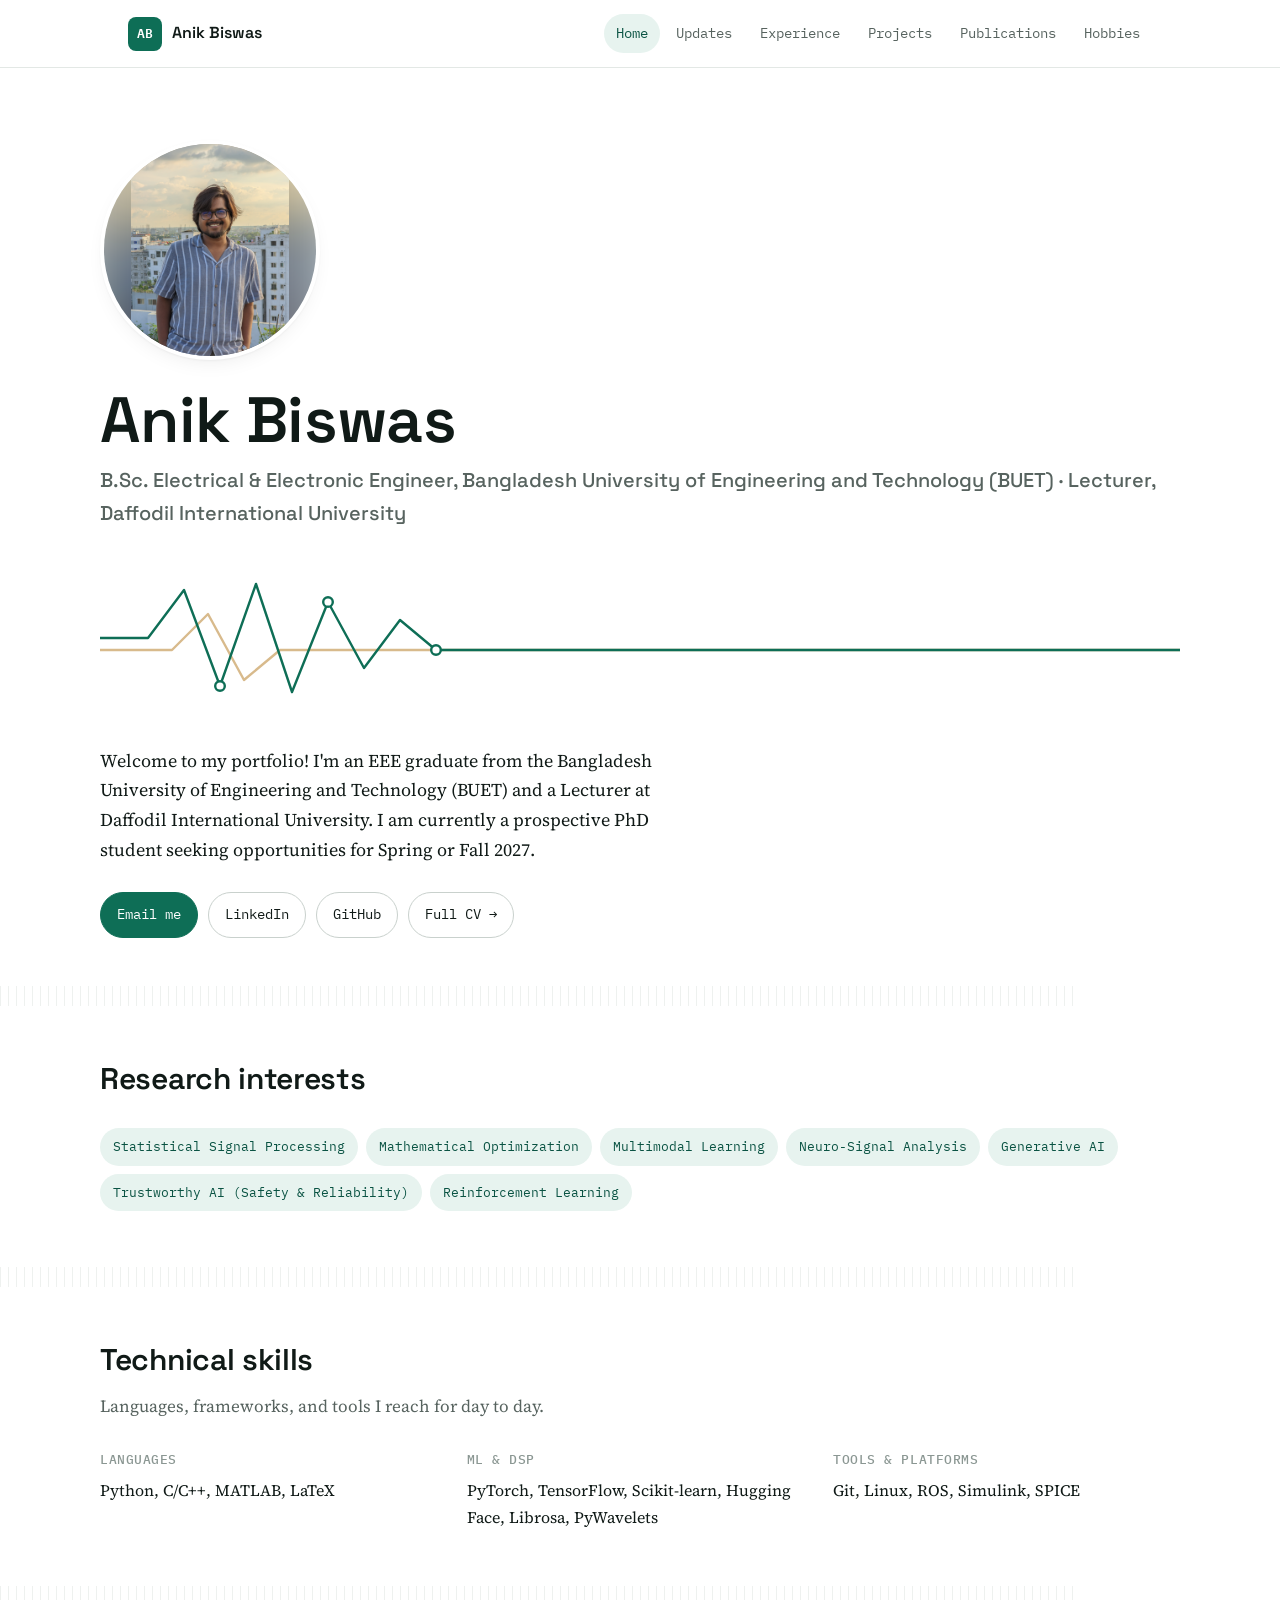
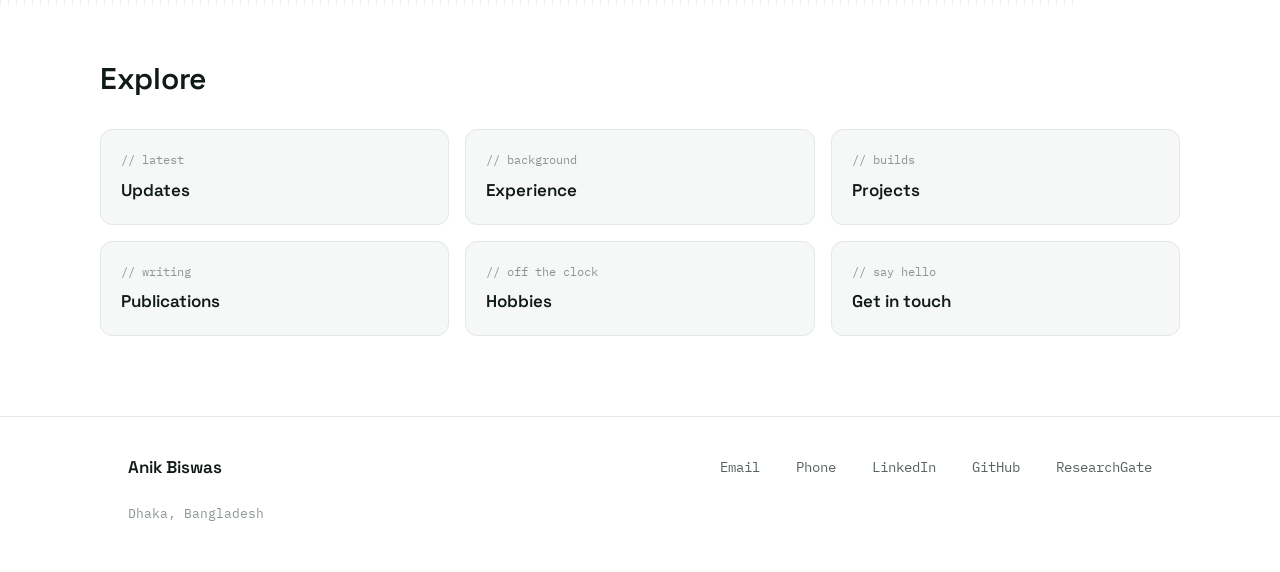
==== commit c550443c: "Change profile photo image extensions to .JPG Updated image file extensions from .jpg to .JPG for pr" ====
--- a/index.html
+++ b/index.html
@@ -76,8 +76,8 @@
   <section class="hero container">
     <!-- Profile Picture -->
     <div class="profile-photo-wrap">
-      <img class="profile-photo-bg" src="attachment/index_photo.jpg" alt="" aria-hidden="true">
-      <img class="profile-photo-fg" src="attachment/index_photo.jpg" alt="Anik Biswas" loading="eager" decoding="async">
+      <img class="profile-photo-bg" src="attachment/index_photo.JPG" alt="" aria-hidden="true">
+      <img class="profile-photo-fg" src="attachment/index_photo.JPG" alt="Anik Biswas" loading="eager" decoding="async">
     </div>
 
 
